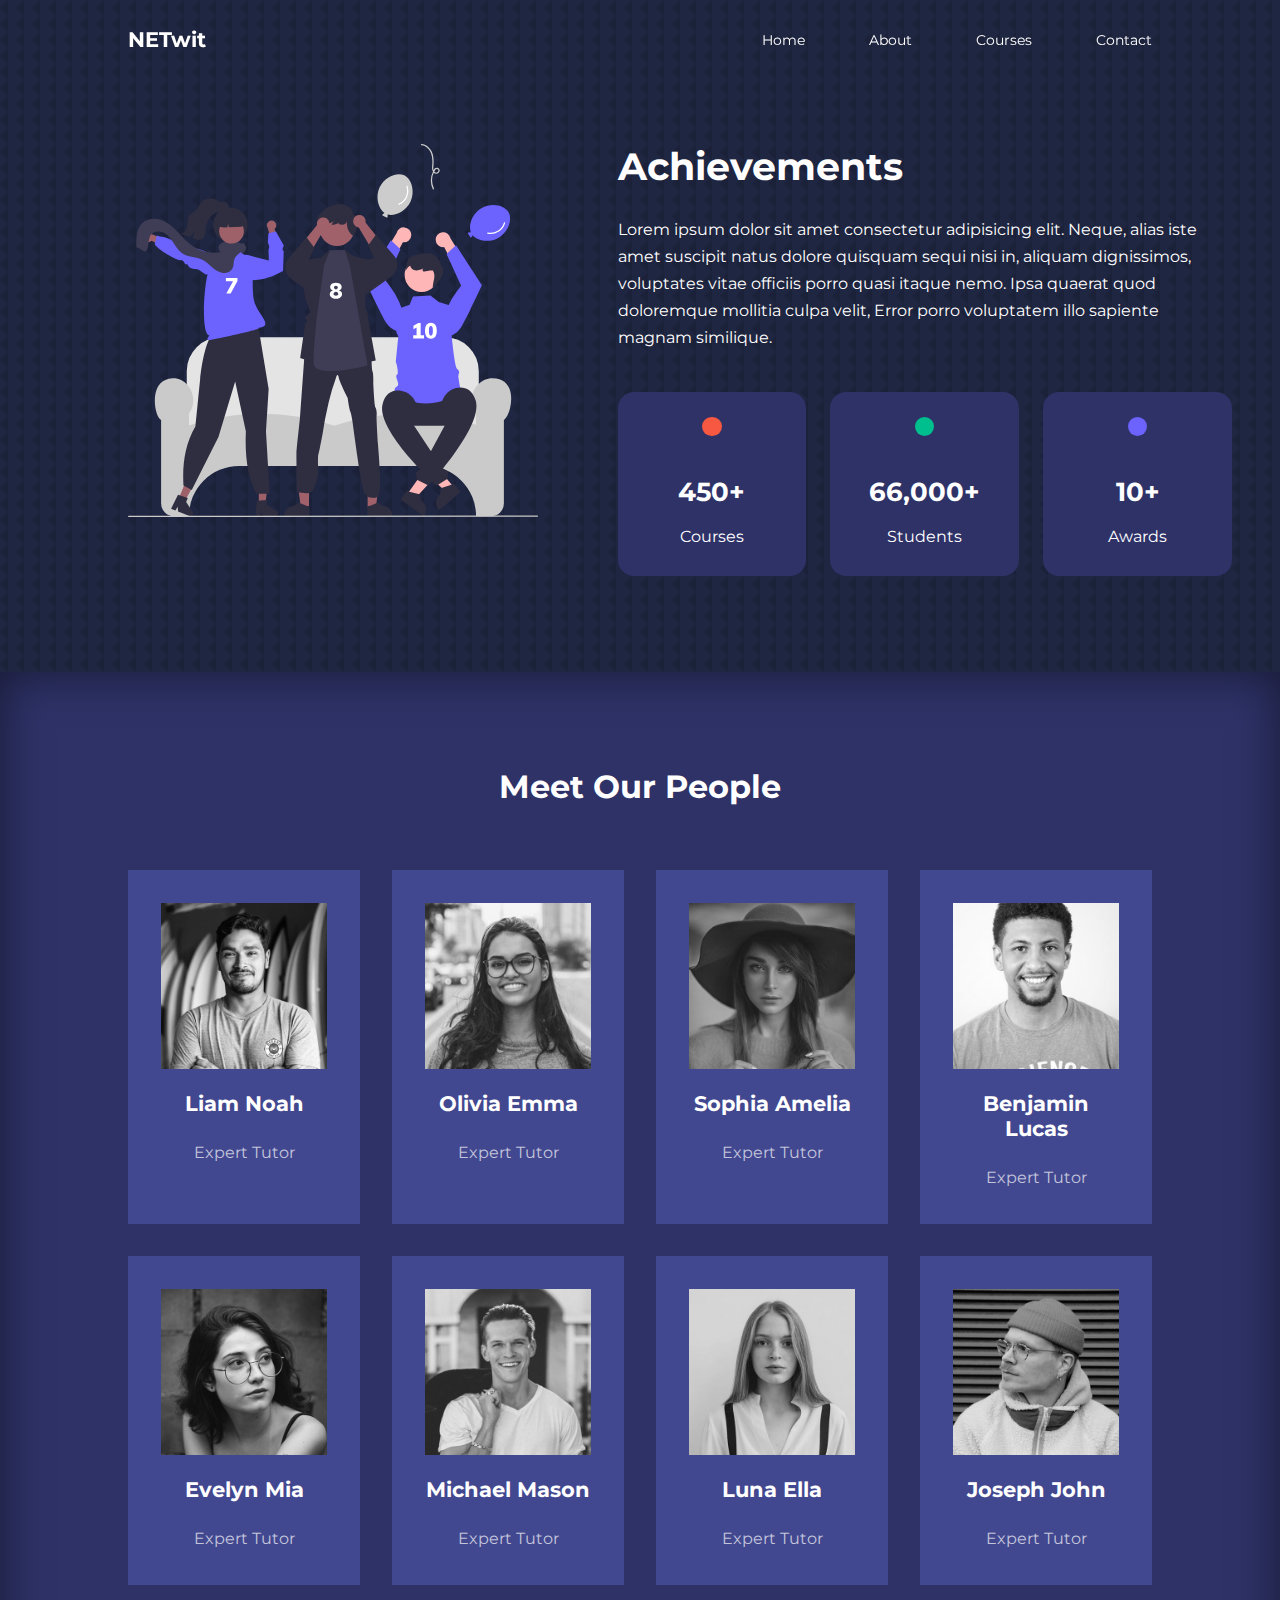
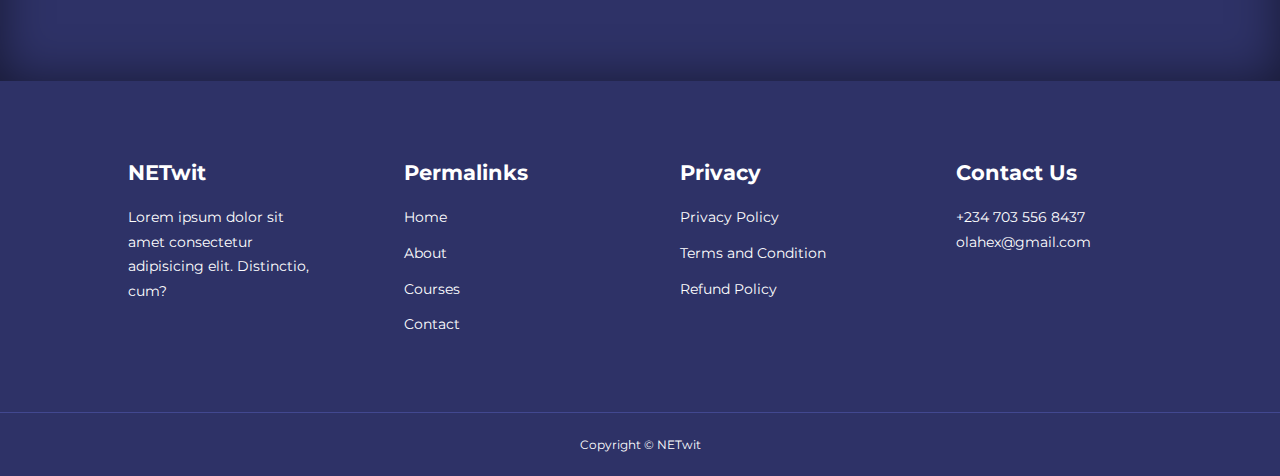
==== about.html @ d694707e "Add files via upload" ====
<!DOCTYPE html>
<html lang="en">
<head>
    <meta charset="UTF-8">
    <meta http-equiv="X-UA-Compatible" content="IE=edge">
    <meta name="viewport" content="width=device-width, initial-scale=1.0">
    <title>Eduaction</title>
    <!-- ICONSCOUT CDN-->
    <link rel="stylesheet" href="https://unicons.iconscout.com/release/v2.1.6/css/unicons.css">
    <!-- GOOGLE FONT (MONSERRAT)-->
    <link rel="preconnect" href="https://fonts.googleapis.com">
    <link rel="preconnect" href="https://fonts.gstatic.com" crossorigin>
    <link href="https://fonts.googleapis.com/css2?family=Montserrat:wght@300;400;500;600;700;800;900&display=swap" rel="stylesheet">

    <!-- MAIN CSS -->
    <link rel="stylesheet" href="./css/style.css">
    <link rel="stylesheet" href="./css/about.css">
    <style>
        body{
            background-image: url('./images/bg-texture.png');
        }
    </style>

</head>
<body>
    <!-- NAVBAR START-->
    <nav>
        <div class="container nav__container">
            <a href="index.html"><h4>NETwit</h4></a>
            <ul class="nav__menu">
                <li><a href="index.html">Home</a></li>
                <li><a href="about.html">About</a></li>
                <li><a href="courses.html">Courses</a></li>
                <li><a href="contact.html">Contact</a></li>
            </ul>
            <button id="open-menu-btn"><i class="uil uil-bars"></i></button>
            <button id="close-menu-btn"><i class="uil uil-multiply"></i></button>
        </div>
    </nav>   <!-- NAVBAR END-->

      <!-- ACHIEVEMENT SECTION  -->
    <section class="about__achievements">
        <div class="container about__achievements-container">
            <div class="about__achievements-left">
                <img src="./images/about achievements.svg" alt="">
            </div>
            <div class="about__achievements-right">
                <h1>Achievements</h1>
                <p>
                    Lorem ipsum dolor sit amet consectetur adipisicing elit. 
                    Neque, alias iste amet suscipit natus dolore quisquam sequi
                    nisi in, aliquam dignissimos, voluptates vitae officiis porro 
                    quasi itaque nemo. Ipsa quaerat quod doloremque mollitia culpa velit,
                    Error porro voluptatem illo sapiente magnam similique.
                </p>
                <div class="achievements__cards">
                    <article class="achievement__card">
                        <span class="achievement__icon">
                            <i class="uil uil-video"></i>
                        </span>
                        <h3>450+</h3>
                        <p>Courses</p>
                    </article>

                    <article class="achievement__card">
                        <span class="achievement__icon">
                            <i class="uil uil-users-alt"></i>
                        </span>
                        <h3>66,000+</h3>
                        <p>Students</p>
                    </article>

                    <article class="achievement__card">
                        <span class="achievement__icon">
                            <i class="uil uil-trophy"></i>
                        </span>
                        <h3>10+</h3>
                        <p>Awards</p>
                    </article>
                </div>
            </div>
        </div>
    </section> <!-- ACHIEVEMENT SECTION  END -->

     <!-- OUR PEOPLE SECTION -->
    <section class="team">
        <h2>Meet Our People</h2>
        <div class="container team__container">
            <article class="team__member">
                <div class="team__member-image">
                    <img src="./images/tm1.jpg" alt="">
                </div>
                <div class="team__member-info">
                    <h4>Liam Noah</h4>
                    <p>Expert Tutor</p>
                </div>
                <div class="team__member-socials">
                    <a href="https://instagram.com" target="_blank">
                        <i class="uil uil-instagram"></i>
                    </a>
                    <a href="https://twitter.com" target="_blank">
                        <i class="uil uil-twitter-alt"></i>
                    </a>
                    <a href="https://linkedin.com" target="_blank">
                        <i class="uil uil-linkedin-alt"></i>
                    </a>
                </div>
            </article>

            <article class="team__member">
                <div class="team__member-image">
                    <img src="./images/tm2.jpg" alt="">
                </div>
                <div class="team__member-info">
                    <h4>Olivia Emma</h4>
                    <p>Expert Tutor</p>
                </div>
                <div class="team__member-socials">
                    <a href="https://instagram.com" target="_blank">
                        <i class="uil uil-instagram"></i>
                    </a>
                    <a href="https://twitter.com" target="_blank">
                        <i class="uil uil-twitter-alt"></i>
                    </a>
                    <a href="https://linkedin.com" target="_blank">
                        <i class="uil uil-linkedin-alt"></i>
                    </a>
                </div>
            </article>

            <article class="team__member">
                <div class="team__member-image">
                    <img src="./images/tm3.jpg" alt="">
                </div>
                <div class="team__member-info">
                    <h4>Sophia Amelia</h4>
                    <p>Expert Tutor</p>
                </div>
                <div class="team__member-socials">
                    <a href="https://instagram.com" target="_blank">
                        <i class="uil uil-instagram"></i>
                    </a>
                    <a href="https://twitter.com" target="_blank">
                        <i class="uil uil-twitter-alt"></i>
                    </a>
                    <a href="https://linkedin.com" target="_blank">
                        <i class="uil uil-linkedin-alt"></i>
                    </a>
                </div>
            </article>

            <article class="team__member">
                <div class="team__member-image">
                    <img src="./images/tm4.jpg" alt="">
                </div>
                <div class="team__member-info">
                    <h4>Benjamin Lucas</h4>
                    <p>Expert Tutor</p>
                </div>
                <div class="team__member-socials">
                    <a href="https://instagram.com" target="_blank">
                        <i class="uil uil-instagram"></i>
                    </a>
                    <a href="https://twitter.com" target="_blank">
                        <i class="uil uil-twitter-alt"></i>
                    </a>
                    <a href="https://linkedin.com" target="_blank">
                        <i class="uil uil-linkedin-alt"></i>
                    </a>
                </div>
            </article>

            <article class="team__member">
                <div class="team__member-image">
                    <img src="./images/tm5.jpg" alt="">
                </div>
                <div class="team__member-info">
                    <h4>Evelyn Mia</h4>
                    <p>Expert Tutor</p>
                </div>
                <div class="team__member-socials">
                    <a href="https://instagram.com" target="_blank">
                        <i class="uil uil-instagram"></i>
                    </a>
                    <a href="https://twitter.com" target="_blank">
                        <i class="uil uil-twitter-alt"></i>
                    </a>
                    <a href="https://linkedin.com" target="_blank">
                        <i class="uil uil-linkedin-alt"></i>
                    </a>
                </div>
            </article>

            <article class="team__member">
                <div class="team__member-image">
                    <img src="./images/tm6.jpg" alt="">
                </div>
                <div class="team__member-info">
                    <h4>Michael Mason</h4>
                    <p>Expert Tutor</p>
                </div>
                <div class="team__member-socials">
                    <a href="https://instagram.com" target="_blank">
                        <i class="uil uil-instagram"></i>
                    </a>
                    <a href="https://twitter.com" target="_blank">
                        <i class="uil uil-twitter-alt"></i>
                    </a>
                    <a href="https://linkedin.com" target="_blank">
                        <i class="uil uil-linkedin-alt"></i>
                    </a>
                </div>
            </article>

            <article class="team__member">
                <div class="team__member-image">
                    <img src="./images/tm7.jpg" alt="">
                </div>
                <div class="team__member-info">
                    <h4>Luna Ella</h4>
                    <p>Expert Tutor</p>
                </div>
                <div class="team__member-socials">
                    <a href="https://instagram.com" target="_blank">
                        <i class="uil uil-instagram"></i>
                    </a>
                    <a href="https://twitter.com" target="_blank">
                        <i class="uil uil-twitter-alt"></i>
                    </a>
                    <a href="https://linkedin.com" target="_blank">
                        <i class="uil uil-linkedin-alt"></i>
                    </a>
                </div>
            </article>

            <article class="team__member">
                <div class="team__member-image">
                    <img src="./images/tm8.jpg" alt="">
                </div>
                <div class="team__member-info">
                    <h4>Joseph John</h4>
                    <p>Expert Tutor</p>
                </div>
                <div class="team__member-socials">
                    <a href="https://instagram.com" target="_blank">
                        <i class="uil uil-instagram"></i>
                    </a>
                    <a href="https://twitter.com" target="_blank">
                        <i class="uil uil-twitter-alt"></i>
                    </a>
                    <a href="https://linkedin.com" target="_blank">
                        <i class="uil uil-linkedin-alt"></i>
                    </a>
                </div>
            </article>
        </div>
    </section>
      <!-- OUR PEOPLE SECTION END -->








        <!-- FOOTER SECTION -->
        <footer>
            <div class="container footer__container">
                <div class="footer__1">
                    <a href="index.html" class="footer__logo"><h4>NETwit</h4></a>
                    <p>
                        Lorem ipsum dolor sit amet consectetur adipisicing elit. Distinctio, cum?
                    </p>
                </div>
                <div class="footer__2">
                    <h4>Permalinks</h4>
                    <ul class="permalinks">
                        <li><a href="index.html">Home</a></li>
                        <li><a href="about.html">About</a></li>
                        <li><a href="courses.html">Courses</a></li>
                        <li><a href="contact.html">Contact</a></li>
                    </ul>
                </div>
                <div class="footer__3">
                    <h4>Privacy</h4>
                    <ul class="privacy">
                        <li><a href="#">Privacy Policy</a></li>
                        <li><a href="#">Terms and Condition</a></li>
                        <li><a href="#">Refund Policy</a></li>
                    </ul>
                </div>
                <div class="footer__4">
                    <h4>Contact Us</h4>
                    <div>
                        <p>+234 703 556 8437</p>
                        <p>olahex@gmail.com</p>
                    </div>
                    <ul class="footer__socials">
                        <li>
                            <a href="#"><i class="uil uil-facebook-f"></i></a>
                        </li>
                        <li>
                            <a href="#"><i class="uil uil-instagram-alt"></i></a>
                        </li>
                        <li>
                            <a href="#"><i class="uil uil-twitter"></i></a>
                        </li>
                        <li>
                            <a href="#"><i class="uil uil-linkedin-alt"></i></a>
                        </li>
                    </ul>
                </div>
            </div>
            <div class="footer__copyright">
                <small>Copyright &copy; NETwit</small>
           </div>
          </footer>      <!-- FOOTER SECTION END-->




          <script src="./main.js"></script>
    </body>
    </html>
---- css/style.css ----
* {
    margin: 0;
    padding: 0;
    border: 0;
    outline: 0;
    text-decoration: none;
    list-style: none;
    box-sizing: border-box;
}

:root {
    --color-primary: #6c63ff;
    --color-success: #00bf8e;
    --color-warning: #f7c94b;
    --color-danger: #f75842;
    --color-danger-variant: rgba(247, 88, 66, 0.4);
    --color-white: #fff;
    --color-light: rgba(255, 255, 255, 0.7);
    --color-black: #000;
    --color-bg: #1f2641;
    --color-bg1: #2e3267;
    --color-bg2: #424890;

    --container-width-lg: 80%;
    --container-width-md: 90%;
    --container-width-sm: 94%;

    --transition: all 400ms ease;
}

body {
    font-family: 'Montserrat', sans-serif;
    line-height: 1.7;
    color: var(--color-white);
    background: var(--color-bg);
}

.container {
    width: var(--container-width-lg);
    margin: 0 auto;
}

section {
    padding: 6rem 0;
}

section h2 {
    text-align: center;
    margin-bottom: 4rem;
}

h1,
h2,
h3,
h4,
h5 {
    line-height: 1.2;
}
h1 {
    font-size: 2.4rem;
}
h2 {
    font-size: 2rem;
}
h3 {
    font-size: 1.6rem;
}
h4 {
    font-size: 1.3rem;
}

a {
    color: var(--color-white);
}

img {
    width: 100%;
    display: block;
    object-fit: cover;
}

.btn {
    display: inline-block;
    background: var(--color-white);
    color: var(--color-black);
    padding: 1rem 2rem;
    border: 1px solid transparent;
    font-weight: 500;
    transition: var(--transition);
}

.btn:hover {
    background: transparent;
    color: var(--color-white);
    border-color: var(--color-white);
}
.btn-primary {
    background: var(--color-danger);
    color: var(--color-white);
}
/* ======================= NAVBAR ====================== */

nav {
    background: transparent;
    width: 100vw;
    height: 5rem;
    position: fixed;
    top: 0;
    z-index: 11;
}
/* change navbar style on scroll using javascript*/
.window-scroll {
    background: var(--color-primary);
    box-shadow: 0 1rem 2rem rgba(0, 0, 0, 0.2);
}
.nav__container {
     height: 100%;
     display: flex;
     justify-content: space-between;
     align-items: center;
}
nav button {
    display: none;
}
.nav__menu {
    display: flex;
    align-items: center;
    gap: 4rem
}
.nav__menu a {
    font-size: 0.9rem;
    transition: var(--transition);
}

.nav__menu a:hover {
    color: var(--color-bg2);
}
/* ======================= NAVBAR END====================== */

/* ======================= HEADER SECTION====================== */

header {
    position: relative;
    top: 5rem;
    overflow: hidden;
    height: 70vh;
    margin-bottom: 5rem;
}
.header__container {
    display: grid;
    grid-template-columns: 1fr 1fr;
    align-items: center;
    gap: 5rem;
    height: 100%;
}
.header__left p {
    margin: 1rem 0 2.4rem;
}
/* ======================= HEADER SECTION END====================== */
/* ======================= CATEGORY SECTION START ====================== */
.categories {
    background: var(--color-bg1);
    height: 33rem;
}
.categories h1 {
    line-height: 1;
    margin-bottom: 3rem;
}
.categories__container {
    display: grid;
    grid-template-columns: 40% 60%;
}
.categories__left {
    margin-right: 4rem;
}
.categories__left p {
    margin: 1rem 0 3rem;
}
.categories__right {
    display: grid;
    grid-template-columns: repeat(3, 1fr);
    gap: 1.2rem;
}
.category {
    background: var(--color-bg2);
    padding: 2rem;
    border-radius: 2rem;
    transition: var(--transition);
}
.category:hover {
    box-shadow: 0 3rem 3rem rgba(0, 0, 0, 0.3);
    z-index: 1;
}
.category:nth-child(2) .category__icon{
    background: var(--color-danger);
}
.category:nth-child(3) .category__icon{
    background: var(--color-success);
}
.category:nth-child(4) .category__icon{
    background: var(--color-warning);
}
.category:nth-child(5) .category__icon{
    background: var(--color-success);
}
.category__icon {
    background: var(--color-primary);
    padding: 0.7rem;
    border-radius: 0.9rem;
}
.category h5 {
    margin: 2rem 0 1rem;
}

.category p {
    font-size: 0.85rem;
}

/* ======================= CATEGORY SECTION END ====================== */

/* ======================= COURSES ====================== */
.courses {
    margin-top: 10rem;
}
.courses__container{
    display: grid;
    grid-template-columns: repeat(3, 1fr);
    gap: 2rem;
}
.course {
    background: var(--color-bg1);
    text-align: center;
    border: 1px solid transparent;
    transition: var(--transition);
}
.course:hover {
    background: transparent;
    border-color: var(--color-primary);
}
.course__info {
    padding: 2rem;
}
.course__info p {
    margin: 1.2rem 0 2rem;
    font-size: 0.9rem;
}
/* ======================= COURSES END====================== */

/* ======================= FAQ ====================== */
.faqs {
    background: var(--color-bg1);
    box-shadow: inset 0 0 3rem rgba(0, 0, 0, 0.5);
}
.faqs__container {
    display: grid;
    grid-template-columns: 1fr 1fr;
    gap: 1rem;
}
.faq {
    padding: 2rem;
    display: flex;
    align-items: center;
    gap: 1.4rem;
    height: fit-content;
    background: var(--color-primary);
    cursor: pointer;
}
.faq h4 {
    font-size: 1rem;
    line-height: 2.2;
}
.faq__icon {
    align-self: flex-start;
    font-size: 1.2rem;
}
.faq p {
    margin-top: 0.8rem;
    display: none;
}
.faq.open p {
   display: block;
}
/* ======================= FAQ END====================== */

/* ======================= TESTIMONIAL ====================== */

.testimonials__container {
    overflow-x: hidden;
    position: relative;
    margin-bottom: 5rem;
}
.testimonials{
    padding-top: 2rem;
}
.avatar {
    width: 6rem;
    height: 6rem;
    border-radius: 50%;
    overflow: hidden;
    margin: 0 auto 1rem;
    border: 1rem solid var(--color-bg1);
}
.testimonial__info{
    text-align: center;
}
.testimonial__body {
    background: var(--color-primary);
    padding: 2rem;
    margin-top: 3rem;
    position: relative;
}
.testimonial__body::before{
    content: "";
    display: block;
    background: linear-gradient(
        135deg ,
        transparent,
        var(--color-primary),
        var(--color-primary),
        var(--color-primary)
    );
    width: 3rem;
    height: 3rem;
    position: absolute;
    left: 50%;
    top: -1.5rem;
    transform: rotate(45deg);
}

/* ======================= TESTIMONIAL END====================== */
/* ======================= FOOTER====================== */
footer {
    background: var(--color-bg1);
    padding-top: 5rem;
    font-size: 0.9rem;
}
.footer__container {
    display: grid;
    grid-template-columns: repeat(4, 1fr);
    gap: 5rem;
}
.footer__container > div h4 {
    margin-bottom: 1.2rem;
}
.footer__1 p {
    margin: 0 0 2rem;
}
footer ul li {
    margin-bottom: 0.7rem;
}
footer ul li a:hover {
    text-decoration: underline;
}
.footer__socials {
    display: flex;
    gap: 1rem;
    font-size: 1.2rem;
    margin-top: 2rem;
}
.footer__copyright {
    text-align: center;
    margin-top: 4rem;
    padding: 1.2rem 0;
    border-top: 1px solid var(--color-bg2);
}
/* ======================= FOOTER END====================== */

/* MEDIA QUERYS (TAB)*/
@media screen and (max-width: 1024px) {
    .container {
        width: var(--container-width-md);
    }
    h1 {
        font-size: 2.2rem;
    }
    h2 {
        font-size: 1.7rem;
    }
    h3 {
        font-size: 1.4rem;
    }
    h4 {
        font-size: 1.2rem;
    }
    /* =============== NAVBAR /* =================== */
    nav button {
        display: inline-block;
        background: transparent;
        font-size: 1.8rem;
        color: var(--color-white);
        cursor: pointer;
    }
    nav button#close-menu-btn {
        display: none;
    }
    .nav__menu {
        position: fixed;
        top: 5rem;
        right: 5%;
        height: fit-content;
        width: 18rem;
        flex-direction: column;
        gap: 0;
        display: none;
    }
    .nav__menu li {
        width: 100%;
        height: 5.8rem;
        animation: animateNavItems 400ms linear forwards;
        transform-origin: top right;
        opacity: 0;
    }
    .nav__menu li:nth-child(2) {
        animation-delay: 200ms;
    }
    .nav__menu li:nth-child(3) {
        animation-delay: 400ms;
    }
    .nav__menu li:nth-child(4) {
        animation-delay: 600ms;
    }
    @keyframes animateNavItems {
        0%{
            transform: rotateZ(-90deg) rotateX(90deg) scale(0.1);
        }
        100%{
            transform: rotateZ(0) rotateX(0) scale(1);
            opacity: 1;
        }
    }
    .nav__menu li a {
        background: var(--color-primary);
        box-shadow: -4rem 6rem 10rem rgba(0, 0, 0, 0.6);
        width: 100%;
        height: 100%;
        display: grid;
        place-items: center;
    }
    .nav__menu li a:hover {
        background: var(--color-bg2);
        color: var(--color-white);
    }
 /* ============== HEADER MEDIA QUERY =============== */
    header {
        height: 52vh;
        margin-bottom: 4rem;
    }
    .header__container {
        gap: 0;
        padding-bottom: 3rem;
    }
    /* ================= CATEGORIES ============== */
    .categories {
        height: auto;
    }
    .categories__container {
        grid-template-columns: 1fr;
        gap: 3rem;
    }
    .categories__left {
        margin-right: 0;
    }
       /* ================= POPULAR COURSES ============== */
    .courses {
        margin-top: 0;
    }
    .courses__container {
        grid-template-columns: 1fr 1fr;
    }
       /* ================= FAQS ============== */
    .faqs__container {
        grid-template-columns: 1fr;
    }
    .faq {
        padding: 1.5rem;
    }
     /* ================= FOOTER ============== */
    .footer__container {
        grid-template-columns: 1fr 1fr;
    }
}
/*================== MEDIA QUERYS (PHONE) ==================*/
@media screen and (max-width: 600px) {
    .container {
        width: var(--container-width-sm);
    }
         /* ================= NAVBAR ============== */
    header {
        height: 100vh;
    }
    .header__container {
        grid-template-columns: 1fr;
        text-align: center;
        margin-top: 0;
    }
    .header__left p {
        margin-bottom: 1.3rem;
    }
         /* ================= CATEGORIES ============== */
    .categories__right {
        grid-template-columns: 1fr 1fr;
        gap: 0.7rem;
    }
    .category {
        padding: 1rem;
        border-radius: 1rem;
    }
    .category__icon {
        margin-top: 4px;
        display: inline-block;
    }
         /* ================= POPULAR COURSES ============== */
    .courses__container {
        grid-template-columns: 1fr;
    }
         /* ================= TESTIMONIAL ============== */
    .testimonial__body {
        padding: 1.2rem;
    }
         /* ================= FOOTER ============== */
    .footer__container {
        grid-template-columns: 1fr;
        text-align: center;
        gap: 2rem;
    }
    .footer__1 p {
        margin: 1rem auto;
    }
    .footer__socials {
        justify-content: center;
    }
}
---- css/about.css ----
/* ================ ACHIEVEMENTS =============== */
.about__achievements {
    margin-top: 3rem;
}
.about__achievements-container {
    display: grid;
    grid-template-columns: 40% 60%;
    gap: 5rem;
}
.about__achievements-right > p {
    margin: 1.6rem 0 2.5rem;
}
.achievements__cards {
    display: grid;
    grid-template-columns: repeat(3, 1fr);
    gap: 1.5rem;
}
.achievement__card {
    background: var(--color-bg1);
    padding: 1.6rem;
    border-radius: 1rem;
    text-align: center;
    transition: var(--transition);
}
.achievement__card:hover{
    background: var(--color-bg2);
    box-shadow: 0 3rem 3rem rgba(0, 0, 0, 0.3);
}
.achievement__icon {
    background: var(--color-danger);
    padding: 0.6rem;
    border-radius: 1rem;
    display: inline-block;
    margin-bottom: 2rem;
    font-size: 2rem;
}
.achievement__card:nth-child(2) 
.achievement__icon {
    background: var(--color-success);
}
.achievement__card:nth-child(3) 
.achievement__icon {
    background: var(--color-primary);
}
.achievement__card p {
    margin-top: 1rem;
}
/* ================ OUR TEAM ============= */
.team {
    background: var(--color-bg1);
    box-shadow: inset 0 0 3rem rgba(0, 0, 0, 0.5);
}
.team__container {
    display: grid;
    grid-template-columns: repeat(4, 1fr);
    gap: 2rem;
}
.team__member {
    background: var(--color-bg2);
    padding: 2rem;
    border: 1px solid transparent;
    transition: var(--transition);
    position: relative;
    overflow: hidden;
}
.team__member:hover {
    background: transparent;
    border-color: var(--color-primary);
}
.team__member-image img {
    filter: saturate(0);
}
.team__member:hover img {
    filter: saturate(1);
}
.team__member-info * {
    text-align: center;
    margin-top: 1.4rem;
}
.team__member-info p {
    color: var(--color-light);
}
.team__member-socials {
    position: absolute;
    top: 50%;
    transform: translateY(-50%);
    right: -100%;
    display: flex;
    flex-direction: column;
    background: var(--color-primary);
    border-radius: 1rem 0 0 1rem;
    box-shadow: -2rem 0 2rem rgba(0, 0, 0, 0.3);
    transition: var(--transition);
}
.team__member:hover
.team__member-socials {
    right: 0;
}
.team__member-socials a {
    padding: 1rem; 
}


/* MEDIA QUERYS (TAB)*/
@media screen and (max-width: 1024px) {
    .about__achievements {
        margin-top: 2rem;
    }
    .about__achievements-container {
        grid-template-columns: 1fr;
        gap: 4rem;
    }
    .about__achievements-left {
        width: 80%;
        margin: 0 auto;
    }
    .team__container {
        grid-template-columns: repeat(3, 1fr);
        gap: 1.5rem;
    }
    .team__member {
        padding: 1rem;
    }
}
/* MEDIA QUERYS (PHONE)*/
@media screen and (max-width: 600px) {
    .achievement__cards {
        grid-template-columns: 1fr 1fr;
        gap: 0.7rem;
    }
    .team__container {
        grid-template-columns: 1fr 1fr;
        gap: 0.7rem;
    }
    .team__member {
        padding: 0;
    }
    .team__member p {
        margin-bottom: 1.5rem;
    }
}
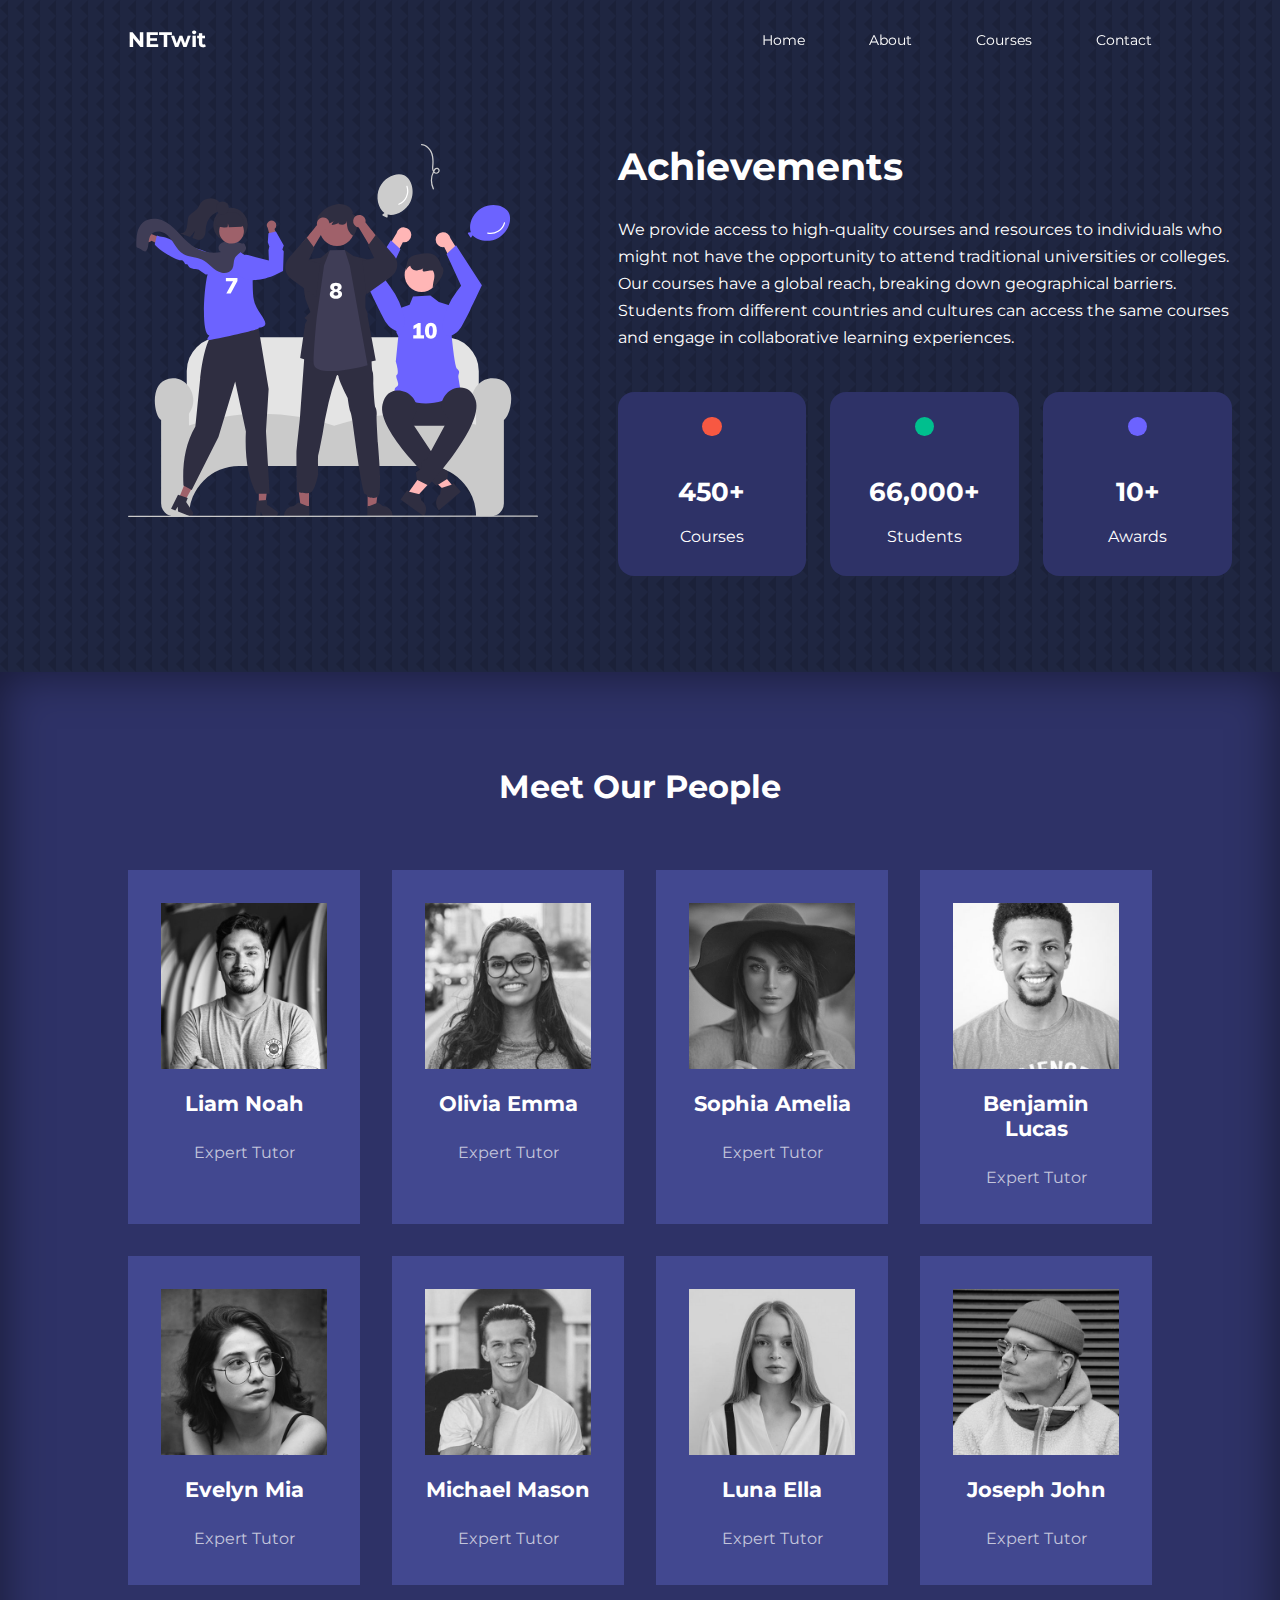
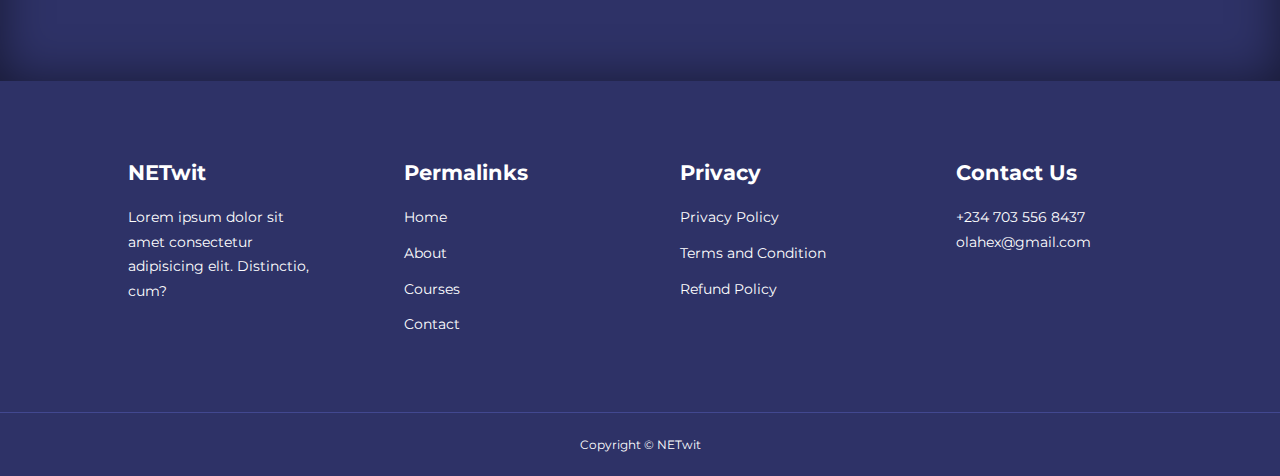
==== commit 612686a9: "Update about.html" ====
--- a/about.html
+++ b/about.html
@@ -47,11 +47,11 @@
             <div class="about__achievements-right">
                 <h1>Achievements</h1>
                 <p>
-                    Lorem ipsum dolor sit amet consectetur adipisicing elit. 
-                    Neque, alias iste amet suscipit natus dolore quisquam sequi
-                    nisi in, aliquam dignissimos, voluptates vitae officiis porro 
-                    quasi itaque nemo. Ipsa quaerat quod doloremque mollitia culpa velit,
-                    Error porro voluptatem illo sapiente magnam similique.
+                    We provide access to high-quality courses and resources to individuals who might
+                    not have the opportunity to attend traditional universities or colleges.
+                    Our courses have a global reach, breaking down geographical barriers.
+                    Students from different countries and cultures can access the same courses
+                    and engage in collaborative learning experiences.
                 </p>
                 <div class="achievements__cards">
                     <article class="achievement__card">
@@ -322,4 +322,4 @@
 
           <script src="./main.js"></script>
     </body>
-    </html>+    </html>
--- a/css/about.css
+++ b/css/about.css
@@ -125,7 +125,7 @@
 /* MEDIA QUERYS (PHONE)*/
 @media screen and (max-width: 600px) {
     .achievement__cards {
-        grid-template-columns: 1fr 1fr;
+        grid-template-columns: 1fr;
         gap: 0.7rem;
     }
     .team__container {
@@ -138,4 +138,4 @@
     .team__member p {
         margin-bottom: 1.5rem;
     }
-}+}
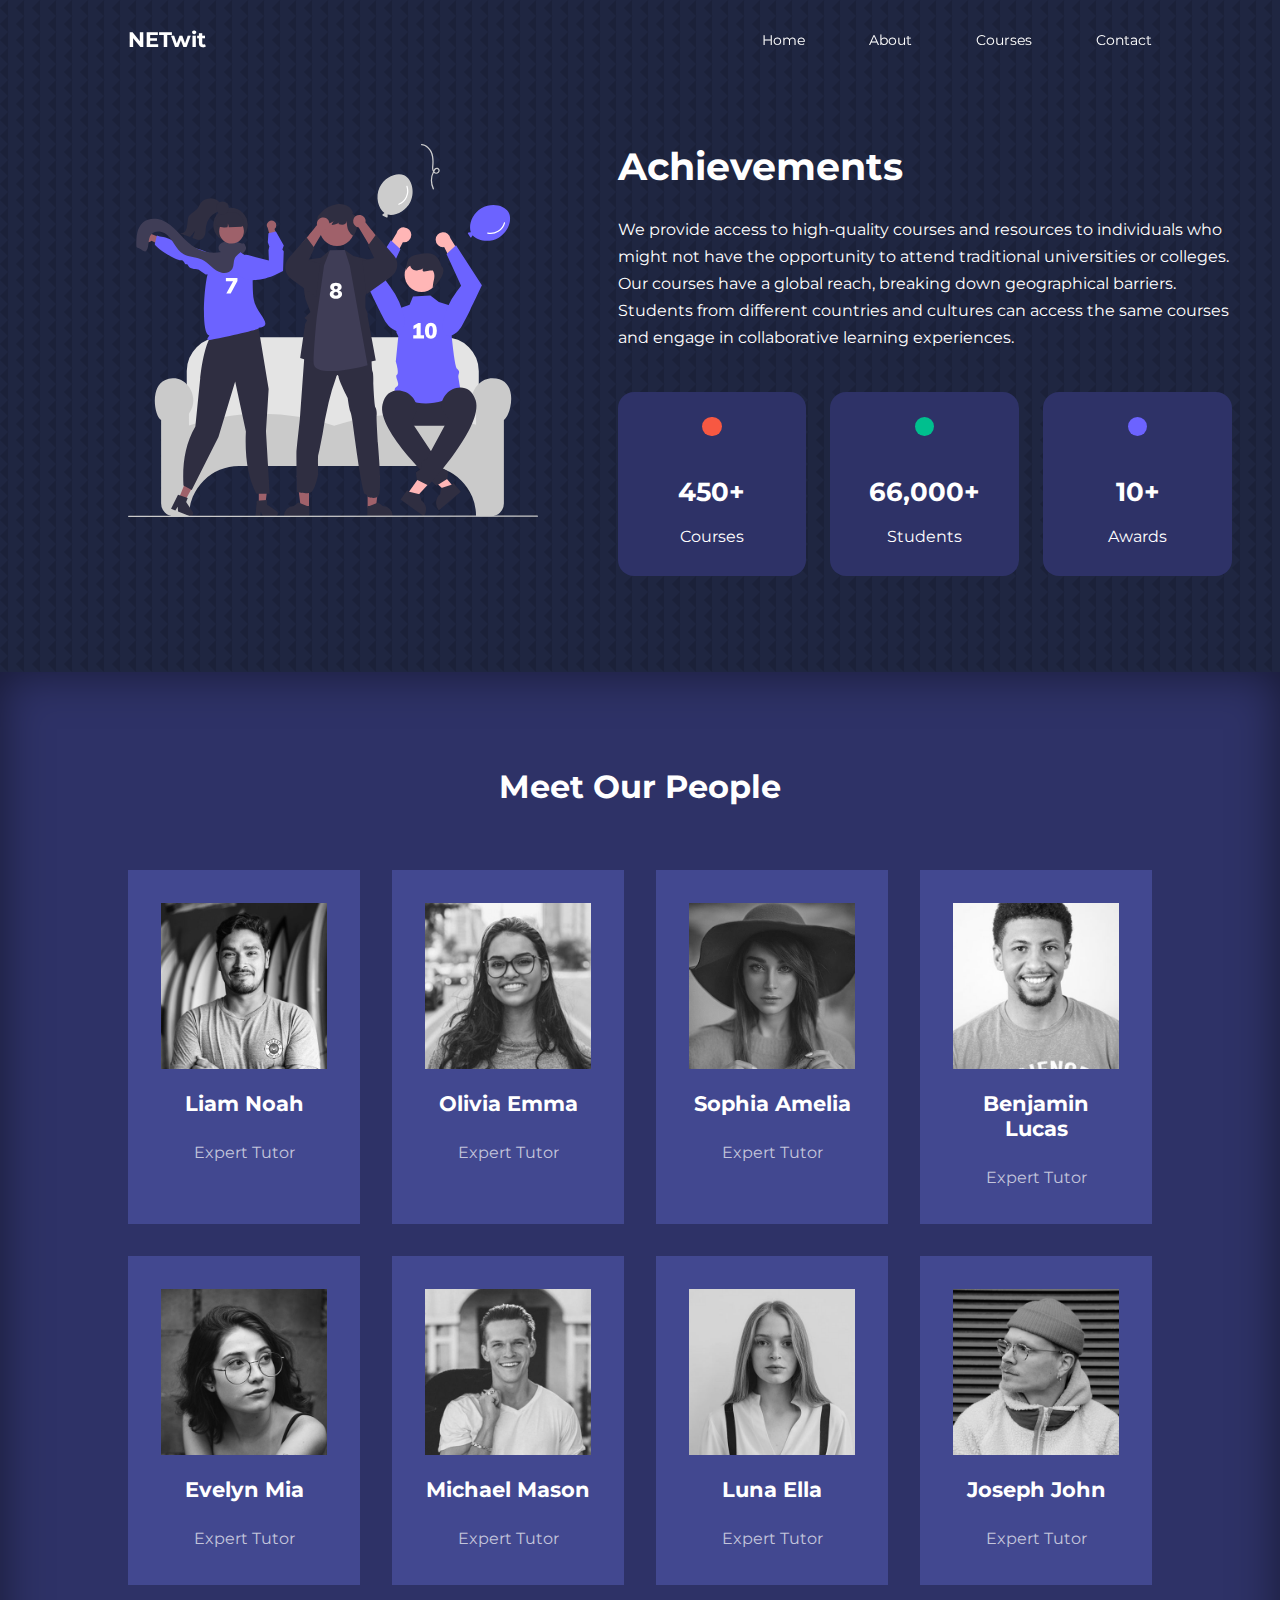
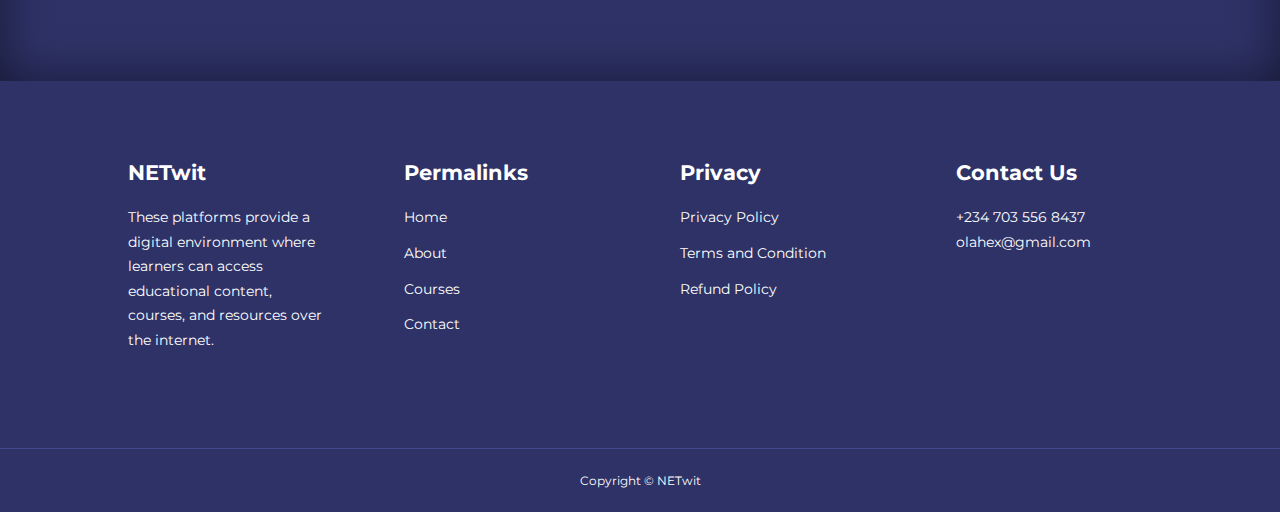
==== commit 7a9ceb5f: "Update about.html" ====
--- a/about.html
+++ b/about.html
@@ -270,7 +270,8 @@
                 <div class="footer__1">
                     <a href="index.html" class="footer__logo"><h4>NETwit</h4></a>
                     <p>
-                        Lorem ipsum dolor sit amet consectetur adipisicing elit. Distinctio, cum?
+                         These platforms provide a digital environment where learners can 
+                    access educational content, courses, and resources over the internet. 
                     </p>
                 </div>
                 <div class="footer__2">
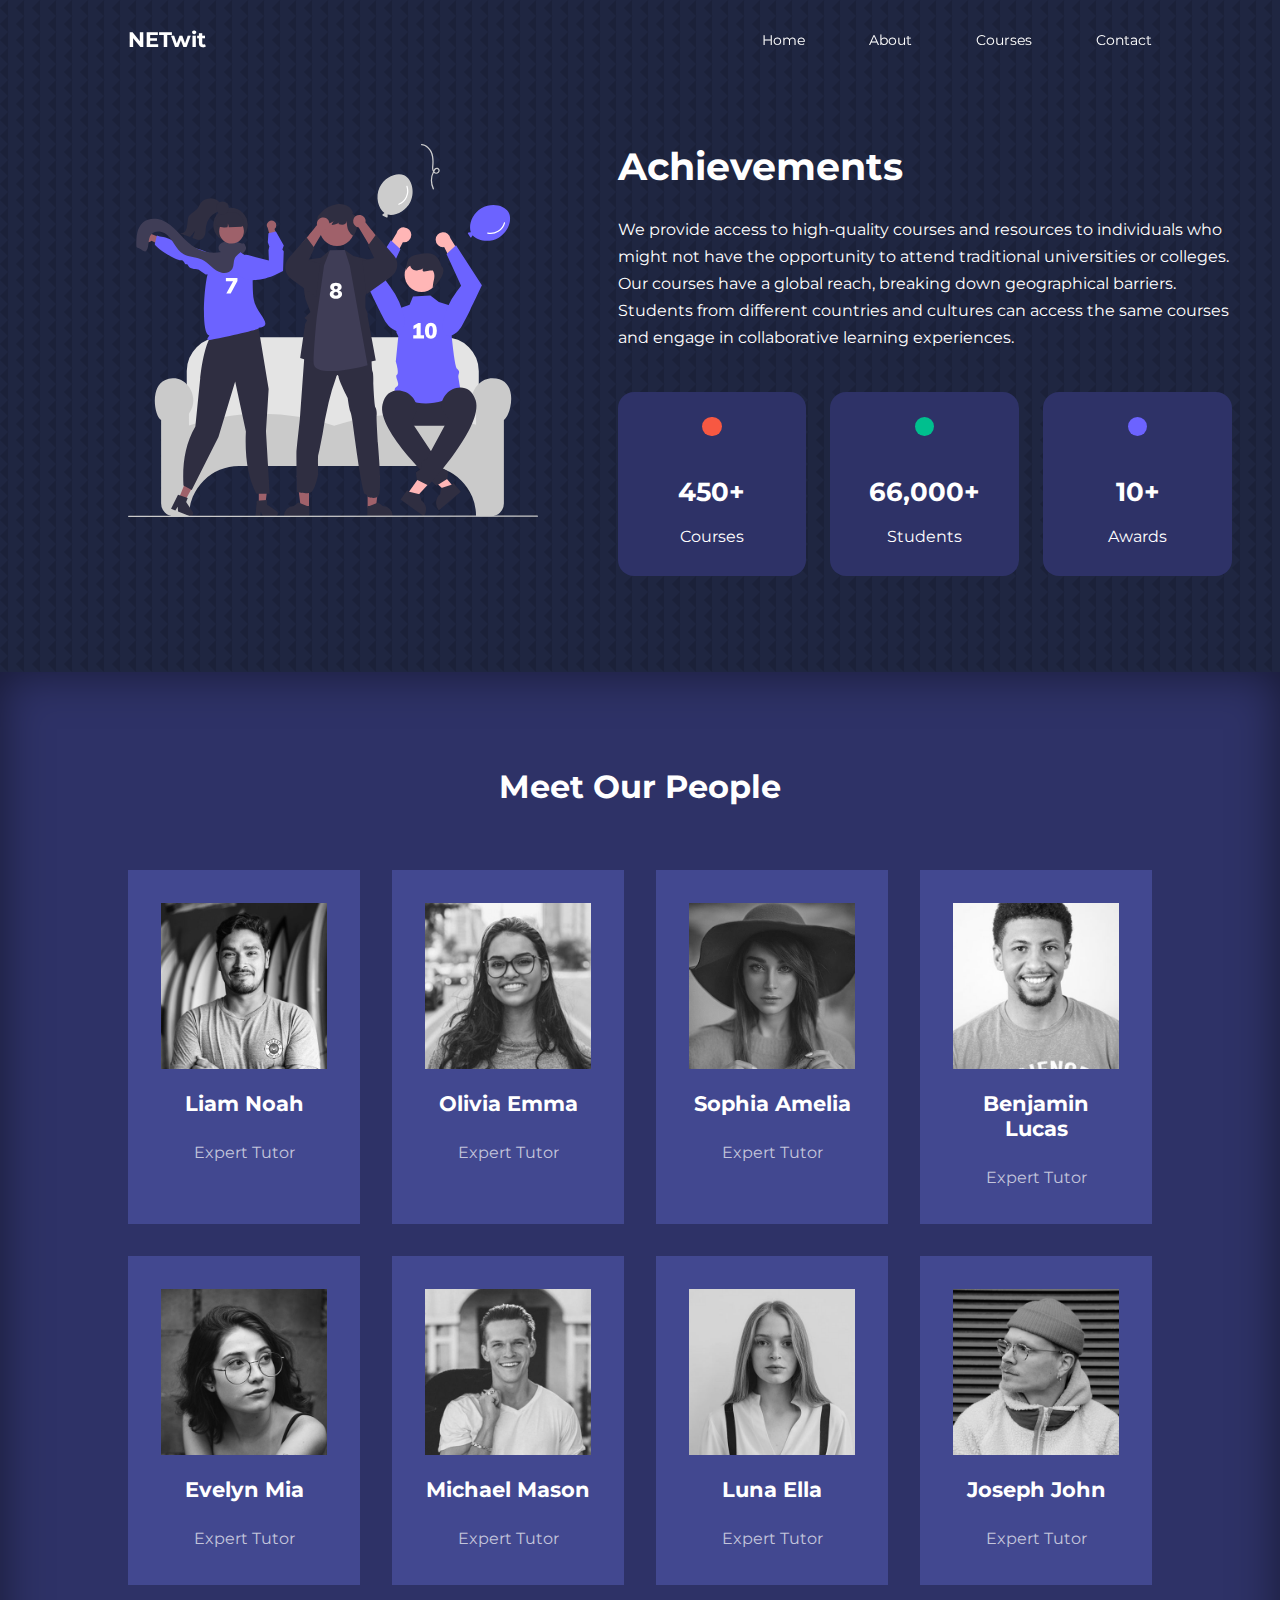
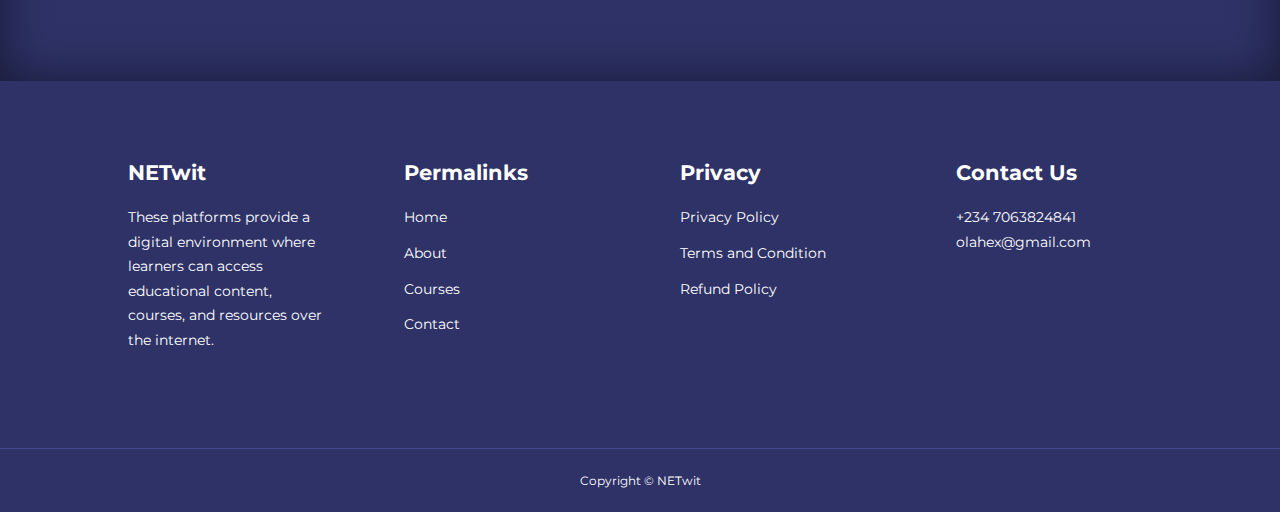
==== commit 5f577bd6: "Update about.html" ====
--- a/about.html
+++ b/about.html
@@ -294,7 +294,7 @@
                 <div class="footer__4">
                     <h4>Contact Us</h4>
                     <div>
-                        <p>+234 703 556 8437</p>
+                        <p>+234 7063824841</p>
                         <p>olahex@gmail.com</p>
                     </div>
                     <ul class="footer__socials">
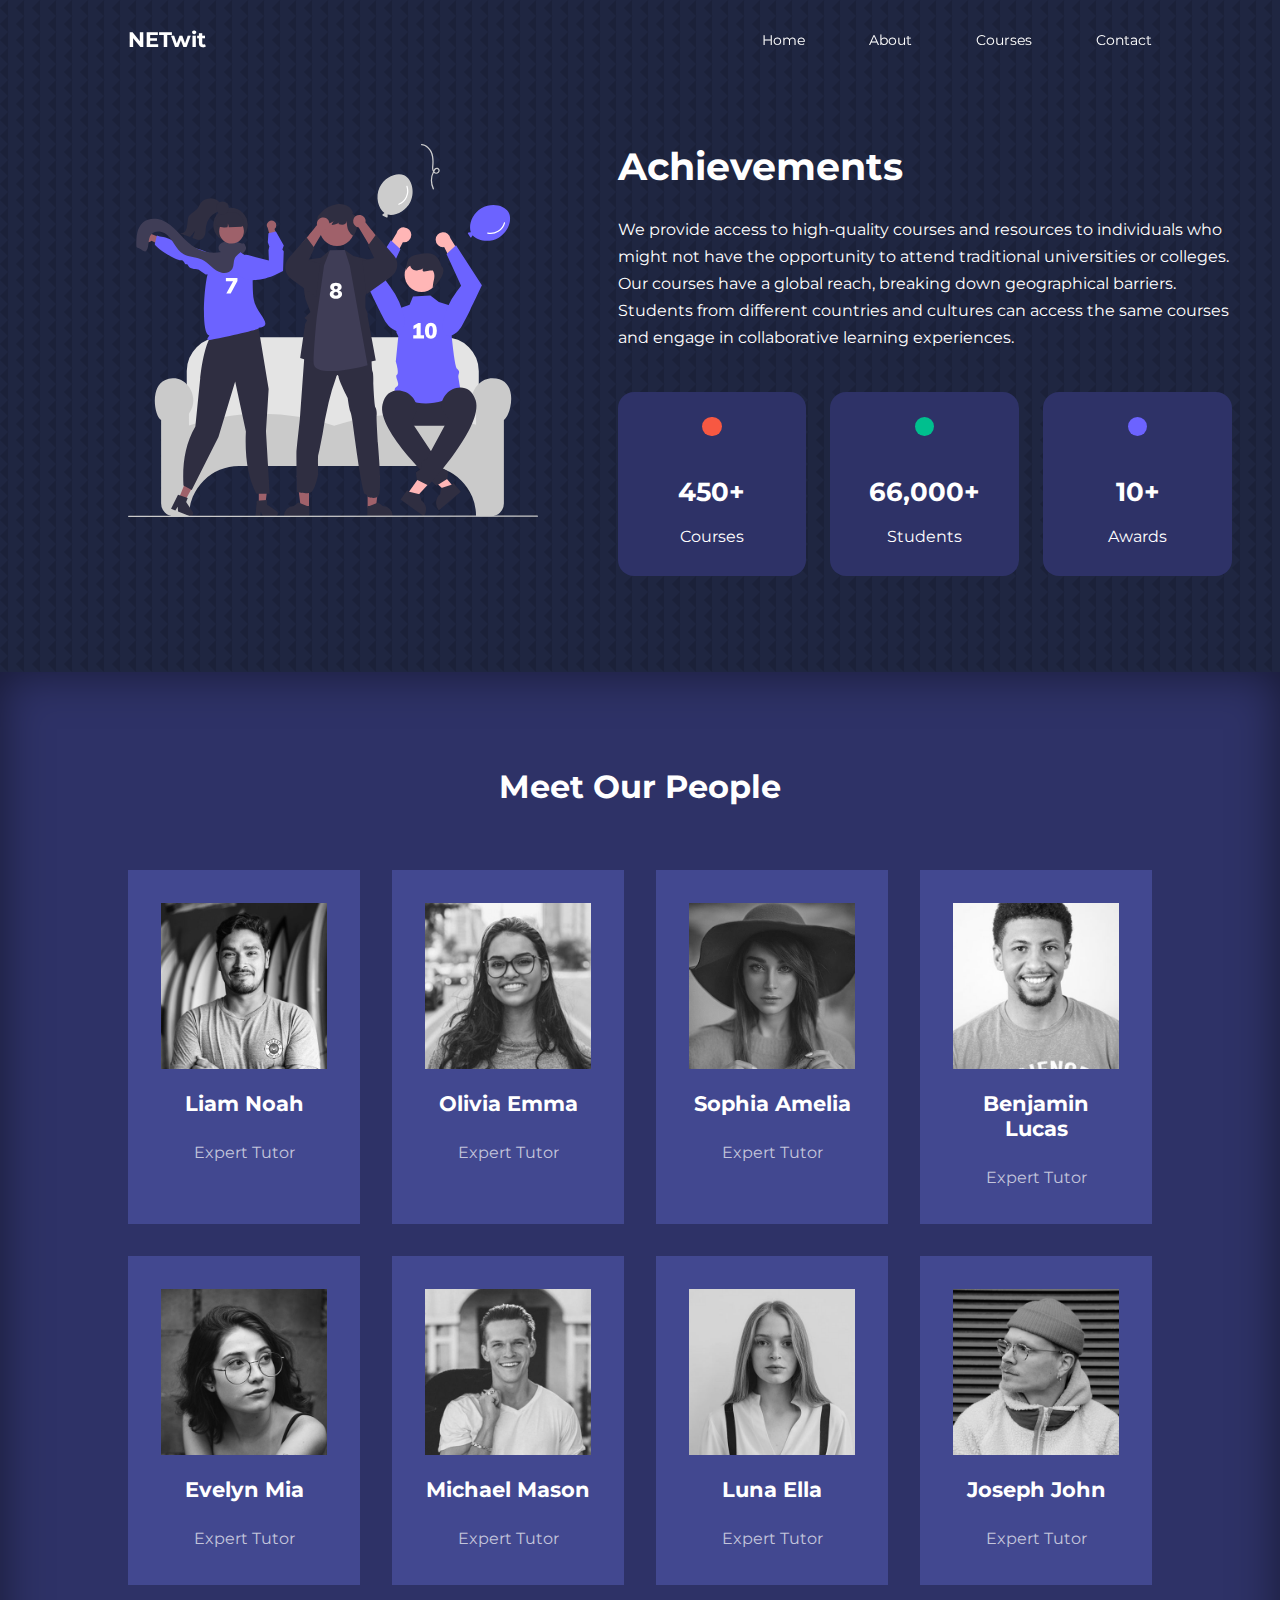
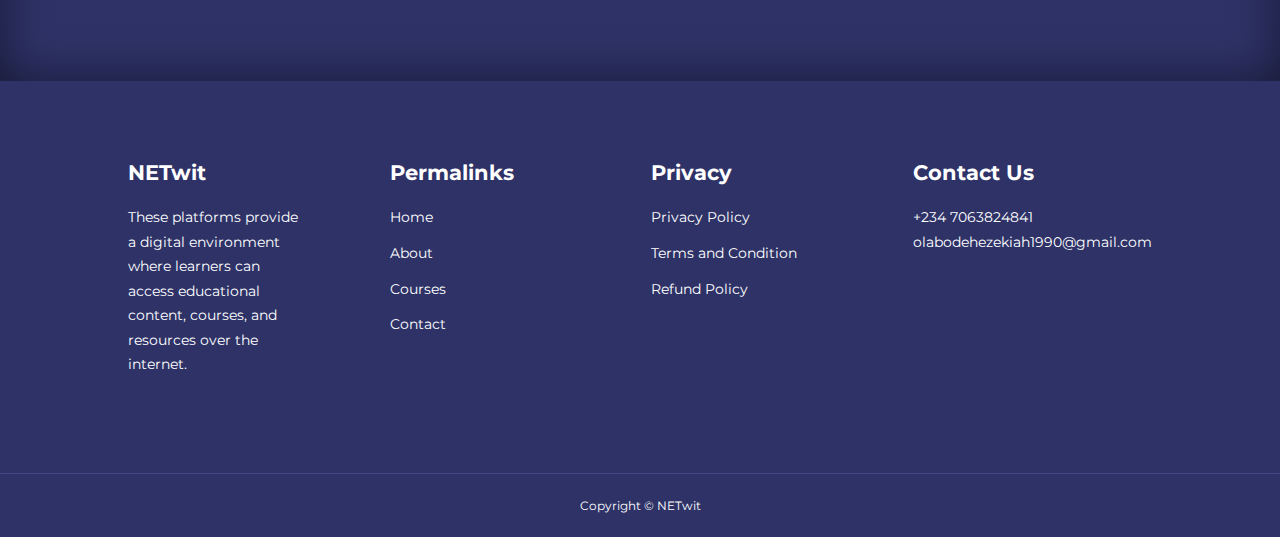
==== commit 902fb914: "Update about.html" ====
--- a/about.html
+++ b/about.html
@@ -295,7 +295,7 @@
                     <h4>Contact Us</h4>
                     <div>
                         <p>+234 7063824841</p>
-                        <p>olahex@gmail.com</p>
+                        <p>olabodehezekiah1990@gmail.com</p>
                     </div>
                     <ul class="footer__socials">
                         <li>
